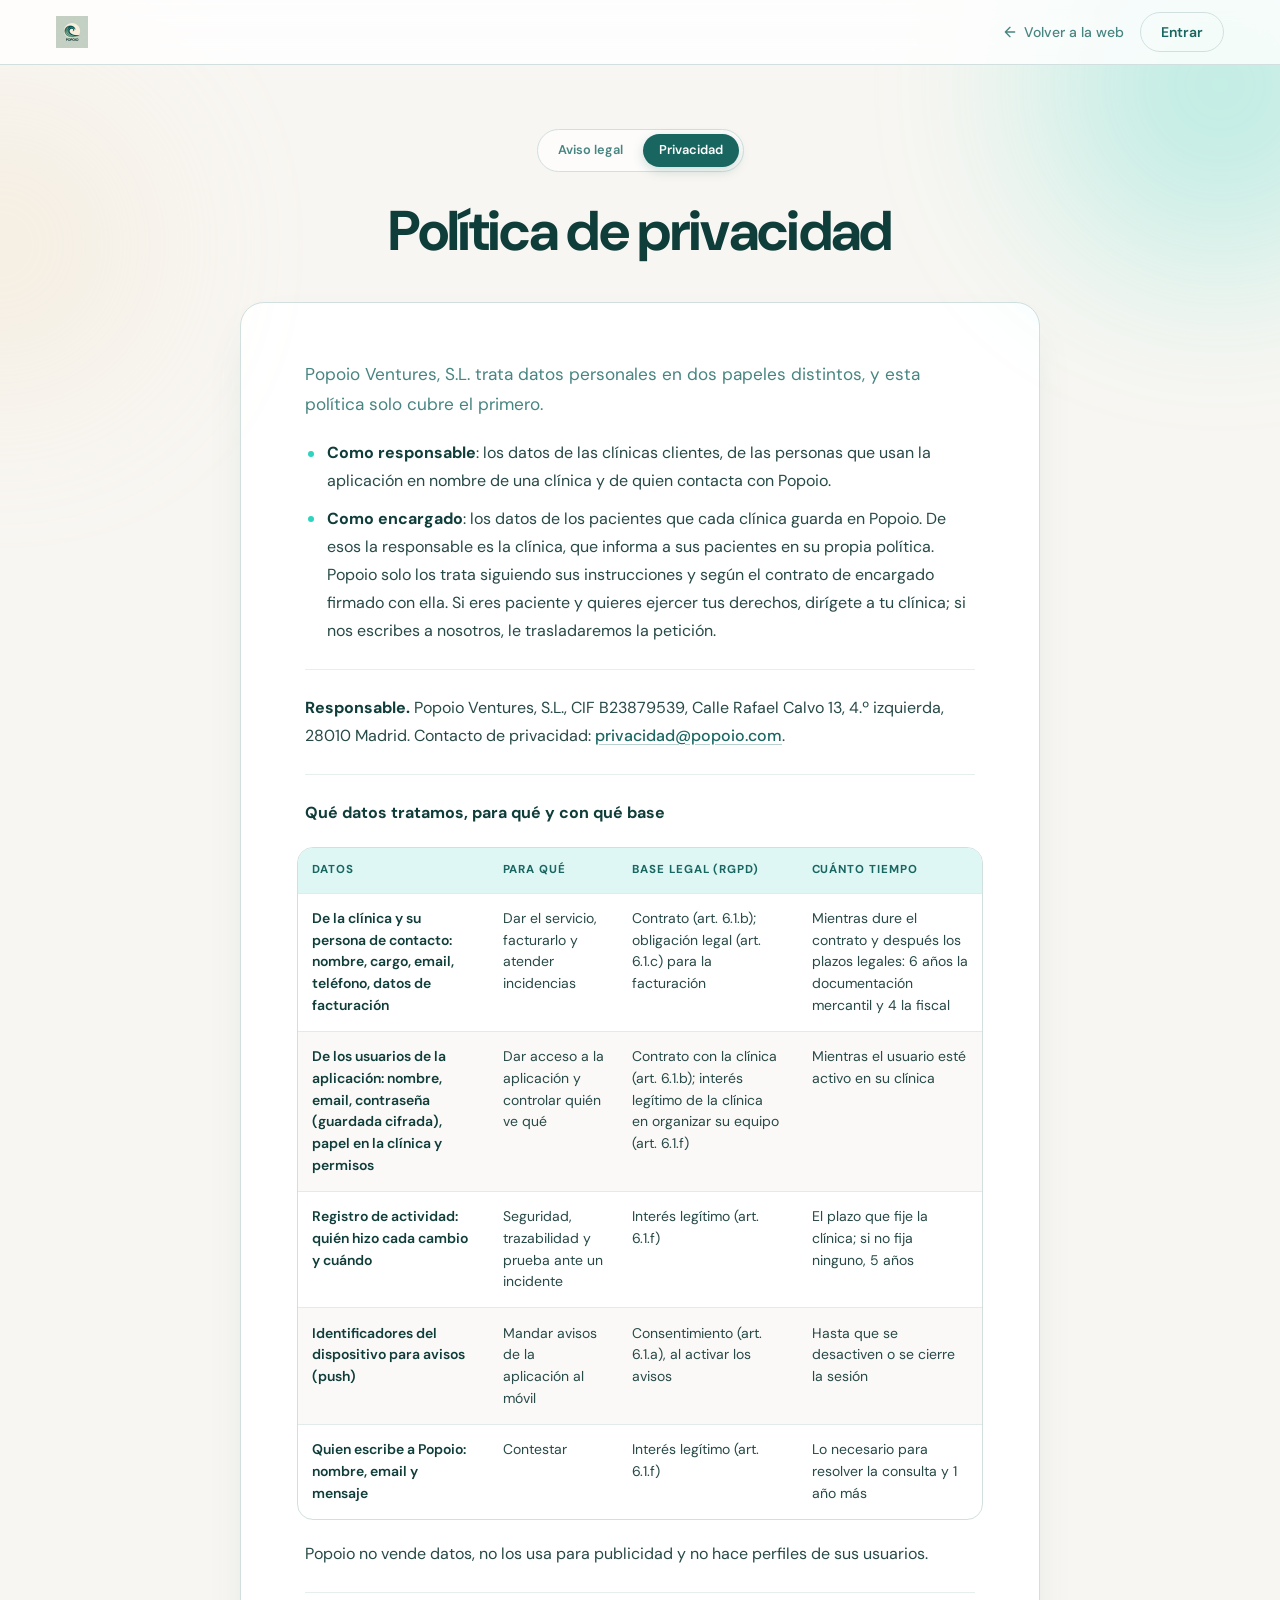
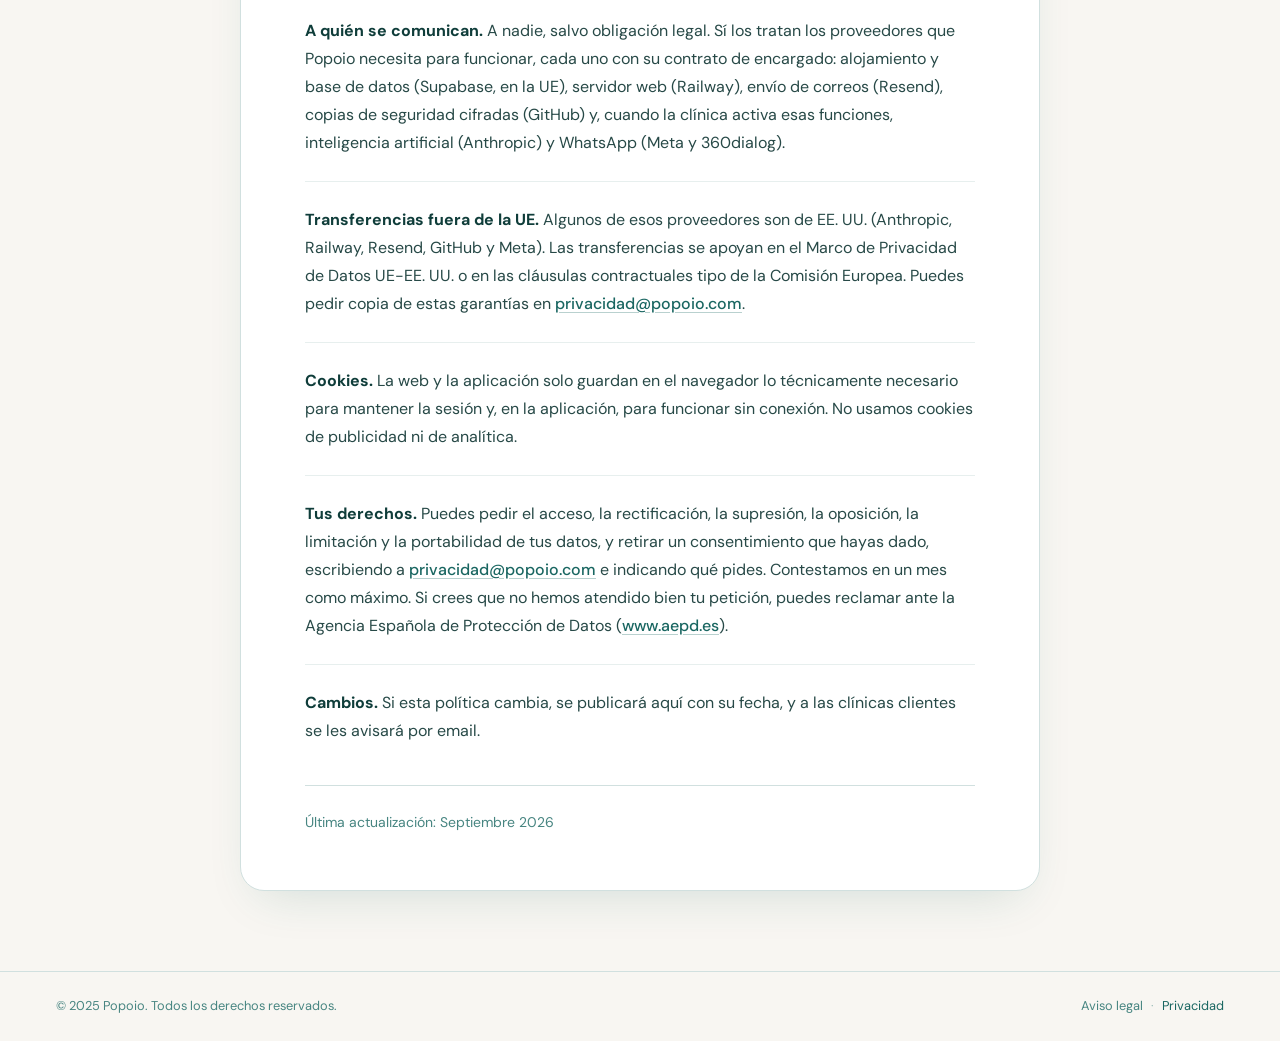
==== privacidad.html @ 54ea49c3 "Páginas de aviso legal y política de privacidad - /aviso-legal y /privacidad con los textos facilita" ====
<!DOCTYPE html>
<html lang="es">
<head>
  <meta charset="UTF-8" />
  <meta name="viewport" content="width=device-width, initial-scale=1.0" />
  <title>Política de privacidad · Popoio</title>
  <meta name="description" content="Política de privacidad de Popoio Ventures, S.L.: qué datos tratamos, para qué, con qué base legal y cómo ejercer tus derechos." />
  <link rel="canonical" href="https://www.popoio.com/privacidad" />
  <link rel="icon" type="image/png" href="/Popoio%20-%20Logo.png" />
  <link rel="preconnect" href="https://fonts.googleapis.com">
  <link rel="preconnect" href="https://fonts.gstatic.com" crossorigin>
  <link href="https://fonts.googleapis.com/css2?family=DM+Sans:ital,opsz,wght@0,9..40,100..1000;1,9..40,100..1000&display=swap" rel="stylesheet">
  <link rel="stylesheet" href="/legal.css" />
</head>
<body>

<nav class="navbar">
  <div class="navbar-inner">
    <a href="/" class="navbar-logo" aria-label="Popoio, página de inicio">
      <img src="/Popoio%20-%20Logo.png" alt="Popoio" />
    </a>
    <div class="navbar-actions">
      <a class="nav-back" href="/">
        <svg viewBox="0 0 24 24" fill="none" stroke="currentColor" stroke-width="2" stroke-linecap="round" stroke-linejoin="round" aria-hidden="true"><path d="M19 12H5M12 19l-7-7 7-7"/></svg>
        <span>Volver a la web</span>
      </a>
      <a class="btn-outline" href="https://popoio-production.up.railway.app/">Entrar</a>
    </div>
  </div>
</nav>

<header class="legal-hero">
  <div class="container">
    <nav class="legal-switch" aria-label="Documentos legales">
      <a href="/aviso-legal">Aviso legal</a>
      <a href="/privacidad" aria-current="page">Privacidad</a>
    </nav>
    <h1>Política de privacidad</h1>
  </div>
</header>

<main class="container">
  <article class="legal-doc">
    <p class="lead">Popoio Ventures, S.L. trata datos personales en dos papeles distintos, y esta política solo cubre el primero.</p>

    <ul>
      <li><strong>Como responsable</strong>: los datos de las clínicas clientes, de las personas que usan la aplicación en nombre de una clínica y de quien contacta con Popoio.</li>
      <li><strong>Como encargado</strong>: los datos de los pacientes que cada clínica guarda en Popoio. De esos la responsable es la clínica, que informa a sus pacientes en su propia política. Popoio solo los trata siguiendo sus instrucciones y según el contrato de encargado firmado con ella. Si eres paciente y quieres ejercer tus derechos, dirígete a tu clínica; si nos escribes a nosotros, le trasladaremos la petición.</li>
    </ul>

    <p class="clause"><strong>Responsable.</strong> Popoio Ventures, S.L., CIF B23879539, Calle Rafael Calvo 13, 4.º izquierda, 28010 Madrid. Contacto de privacidad: <a href="mailto:privacidad@popoio.com">privacidad@popoio.com</a>.</p>

    <p class="clause"><strong>Qué datos tratamos, para qué y con qué base</strong></p>

    <div class="table-wrap">
      <table>
        <thead>
          <tr>
            <th scope="col">Datos</th>
            <th scope="col">Para qué</th>
            <th scope="col">Base legal (RGPD)</th>
            <th scope="col">Cuánto tiempo</th>
          </tr>
        </thead>
        <tbody>
          <tr>
            <td data-label="Datos">De la clínica y su persona de contacto: nombre, cargo, email, teléfono, datos de facturación</td>
            <td data-label="Para qué">Dar el servicio, facturarlo y atender incidencias</td>
            <td data-label="Base legal (RGPD)">Contrato (art. 6.1.b); obligación legal (art. 6.1.c) para la facturación</td>
            <td data-label="Cuánto tiempo">Mientras dure el contrato y después los plazos legales: 6 años la documentación mercantil y 4 la fiscal</td>
          </tr>
          <tr>
            <td data-label="Datos">De los usuarios de la aplicación: nombre, email, contraseña (guardada cifrada), papel en la clínica y permisos</td>
            <td data-label="Para qué">Dar acceso a la aplicación y controlar quién ve qué</td>
            <td data-label="Base legal (RGPD)">Contrato con la clínica (art. 6.1.b); interés legítimo de la clínica en organizar su equipo (art. 6.1.f)</td>
            <td data-label="Cuánto tiempo">Mientras el usuario esté activo en su clínica</td>
          </tr>
          <tr>
            <td data-label="Datos">Registro de actividad: quién hizo cada cambio y cuándo</td>
            <td data-label="Para qué">Seguridad, trazabilidad y prueba ante un incidente</td>
            <td data-label="Base legal (RGPD)">Interés legítimo (art. 6.1.f)</td>
            <td data-label="Cuánto tiempo">El plazo que fije la clínica; si no fija ninguno, 5 años</td>
          </tr>
          <tr>
            <td data-label="Datos">Identificadores del dispositivo para avisos (push)</td>
            <td data-label="Para qué">Mandar avisos de la aplicación al móvil</td>
            <td data-label="Base legal (RGPD)">Consentimiento (art. 6.1.a), al activar los avisos</td>
            <td data-label="Cuánto tiempo">Hasta que se desactiven o se cierre la sesión</td>
          </tr>
          <tr>
            <td data-label="Datos">Quien escribe a Popoio: nombre, email y mensaje</td>
            <td data-label="Para qué">Contestar</td>
            <td data-label="Base legal (RGPD)">Interés legítimo (art. 6.1.f)</td>
            <td data-label="Cuánto tiempo">Lo necesario para resolver la consulta y 1 año más</td>
          </tr>
        </tbody>
      </table>
    </div>

    <p>Popoio no vende datos, no los usa para publicidad y no hace perfiles de sus usuarios.</p>

    <p class="clause"><strong>A quién se comunican.</strong> A nadie, salvo obligación legal. Sí los tratan los proveedores que Popoio necesita para funcionar, cada uno con su contrato de encargado: alojamiento y base de datos (Supabase, en la UE), servidor web (Railway), envío de correos (Resend), copias de seguridad cifradas (GitHub) y, cuando la clínica activa esas funciones, inteligencia artificial (Anthropic) y WhatsApp (Meta y 360dialog).</p>

    <p class="clause"><strong>Transferencias fuera de la UE.</strong> Algunos de esos proveedores son de EE. UU. (Anthropic, Railway, Resend, GitHub y Meta). Las transferencias se apoyan en el Marco de Privacidad de Datos UE-EE. UU. o en las cláusulas contractuales tipo de la Comisión Europea. Puedes pedir copia de estas garantías en <a href="mailto:privacidad@popoio.com">privacidad@popoio.com</a>.</p>

    <p class="clause"><strong>Cookies.</strong> La web y la aplicación solo guardan en el navegador lo técnicamente necesario para mantener la sesión y, en la aplicación, para funcionar sin conexión. No usamos cookies de publicidad ni de analítica.</p>

    <p class="clause"><strong>Tus derechos.</strong> Puedes pedir el acceso, la rectificación, la supresión, la oposición, la limitación y la portabilidad de tus datos, y retirar un consentimiento que hayas dado, escribiendo a <a href="mailto:privacidad@popoio.com">privacidad@popoio.com</a> e indicando qué pides. Contestamos en un mes como máximo. Si crees que no hemos atendido bien tu petición, puedes reclamar ante la Agencia Española de Protección de Datos (<a href="https://www.aepd.es" target="_blank" rel="noopener noreferrer">www.aepd.es</a>).</p>

    <p class="clause"><strong>Cambios.</strong> Si esta política cambia, se publicará aquí con su fecha, y a las clínicas clientes se les avisará por email.</p>

    <p class="updated">Última actualización: Septiembre 2026</p>
  </article>
</main>

<footer class="footer">
  <div class="container footer-bottom">
    <span>© 2025 Popoio. Todos los derechos reservados.</span>
    <nav class="footer-legal" aria-label="Legal">
      <a href="/aviso-legal">Aviso legal</a>
      <span class="sep" aria-hidden="true">·</span>
      <a href="/privacidad" aria-current="page">Privacidad</a>
    </nav>
  </div>
</footer>

</body>
</html>
---- legal.css ----
*, *::before, *::after { box-sizing: border-box; margin: 0; padding: 0; }

:root {
  --background: hsl(38, 30%, 96%);
  --foreground: hsl(176, 60%, 15%);
  --primary: hsl(176, 60%, 25%);
  --primary-light: hsl(176, 60%, 92%);
  --secondary: hsl(38, 40%, 90%);
  --muted-foreground: hsl(176, 30%, 40%);
  --border: hsl(176, 20%, 85%);
  --card: hsl(0, 0%, 100%);
  --teal-400: #2dd4bf;
}

html { scroll-behavior: smooth; }

body {
  font-family: 'DM Sans', sans-serif;
  background: var(--background);
  color: var(--foreground);
  -webkit-font-smoothing: antialiased;
  line-height: 1.6;
  overflow-x: hidden;
}

a { color: inherit; text-decoration: none; }
img { max-width: 100%; display: block; }

.container { max-width: 1200px; margin: 0 auto; padding: 0 1rem; }

/* ─── NAVBAR ─── */
.navbar {
  position: sticky; top: 0; z-index: 100;
  background: rgba(255,255,255,0.8); backdrop-filter: blur(12px);
  -webkit-backdrop-filter: blur(12px);
  border-bottom: 1px solid var(--border);
}
.navbar-inner {
  display: flex; align-items: center; justify-content: space-between;
  height: 4rem; max-width: 1200px; margin: 0 auto; padding: 0 1rem;
}
.navbar-logo { display: flex; align-items: center; }
.navbar-logo img { height: 32px; object-fit: contain; }
.navbar-actions { display: flex; align-items: center; gap: 0.25rem; }
.nav-back {
  display: inline-flex; align-items: center; gap: 0.35rem;
  font-size: 0.875rem; font-weight: 500; color: var(--muted-foreground);
  padding: 0.5rem 0.75rem; border-radius: 9999px; transition: color 0.2s;
}
.nav-back:hover { color: var(--primary); }
.nav-back svg { width: 16px; height: 16px; }
.btn-outline {
  display: inline-flex; align-items: center; justify-content: center;
  color: var(--primary); font-weight: 600; font-size: 0.875rem;
  border-radius: 9999px; padding: 0.5rem 1.25rem;
  border: 1px solid var(--border); transition: all 0.3s ease;
}
.btn-outline:hover { border-color: var(--primary); background: var(--primary-light); }
@media (max-width: 480px) { .nav-back span { display: none; } }

/* ─── HEADER ─── */
.legal-hero {
  position: relative; isolation: isolate; overflow-x: clip;
  padding: 4rem 0 7rem; text-align: center;
}
.legal-hero::before, .legal-hero::after {
  content: ''; position: absolute; border-radius: 50%;
  filter: blur(90px); opacity: 0.28; pointer-events: none; z-index: -1;
}
.legal-hero::before { width: 360px; height: 360px; background: var(--teal-400); top: -160px; right: -120px; }
.legal-hero::after { width: 280px; height: 280px; background: hsl(38,60%,80%); top: 40px; left: -140px; }

.legal-switch {
  display: inline-flex; gap: 0.25rem; padding: 0.25rem;
  background: rgba(255,255,255,0.7); border: 1px solid var(--border);
  border-radius: 9999px; margin-bottom: 1.75rem;
}
.legal-switch a {
  font-size: 0.8rem; font-weight: 600; color: var(--muted-foreground);
  padding: 0.4rem 1rem; border-radius: 9999px; transition: all 0.2s;
}
.legal-switch a:hover { color: var(--primary); }
.legal-switch a[aria-current="page"] {
  background: var(--primary); color: #fff;
  box-shadow: 0 4px 12px rgba(20,100,90,0.2);
}

.legal-hero h1 {
  font-size: clamp(2.25rem, 5.5vw, 3.5rem); font-weight: 700;
  line-height: 1.1; letter-spacing: -0.03em;
}

/* ─── DOCUMENT ─── */
.legal-doc {
  max-width: 800px; margin: -4.5rem auto 5rem;
  background: var(--card); border: 1px solid var(--border);
  border-radius: 1.5rem; padding: 3.5rem 4rem;
  box-shadow: 0 20px 50px -20px rgba(20,100,90,0.18);
}
@media (max-width: 720px) {
  .legal-doc { padding: 2rem 1.25rem; border-radius: 1.25rem; margin-bottom: 3rem; }
}

.legal-doc p, .legal-doc li { font-size: 1rem; line-height: 1.75; color: hsl(176, 30%, 22%); }
.legal-doc p + p, .legal-doc ul + p, .legal-doc p + ul,
.legal-doc .table-wrap + p, .legal-doc p + .table-wrap { margin-top: 1.25rem; }
.legal-doc strong { color: var(--foreground); font-weight: 700; }
.legal-doc a {
  color: var(--primary); font-weight: 500;
  text-decoration: underline; text-decoration-color: hsla(176,60%,25%,0.3);
  text-underline-offset: 3px; transition: text-decoration-color 0.2s;
}
.legal-doc a:hover { text-decoration-color: var(--primary); }
.legal-doc .lead { font-size: 1.075rem; color: var(--muted-foreground); }

/* Paragraphs that open with a bold heading («Objeto.», «Uso del sitio.»…) */
.legal-doc .clause {
  padding-top: 1.5rem; margin-top: 1.5rem;
  border-top: 1px solid hsl(176, 20%, 92%);
}

/* Data list (titular, CIF…) and bullet lists */
.legal-doc ul {
  list-style: none; display: flex; flex-direction: column; gap: 0.6rem;
}
.legal-doc ul li { position: relative; padding-left: 1.4rem; }
.legal-doc ul li::before {
  content: ''; position: absolute; left: 0.2rem; top: 0.72em;
  width: 6px; height: 6px; border-radius: 50%; background: var(--teal-400);
}
.legal-doc ul.facts {
  gap: 0; background: hsla(38,40%,90%,0.45);
  border: 1px solid hsl(38, 30%, 88%); border-radius: 1rem; padding: 0.5rem 1.25rem;
}
.legal-doc ul.facts li { padding: 0.7rem 0 0.7rem 1.4rem; }
.legal-doc ul.facts li + li { border-top: 1px solid hsl(38, 30%, 88%); }
.legal-doc ul.facts li::before { top: calc(0.7rem + 0.72em); }

/* Table */
.table-wrap { margin: 0 -0.5rem; }
.legal-doc table {
  width: 100%; border-collapse: separate; border-spacing: 0;
  font-size: 0.875rem; line-height: 1.55;
  border: 1px solid var(--border); border-radius: 1rem; overflow: hidden;
}
.legal-doc th {
  text-align: left; font-weight: 700; font-size: 0.72rem;
  text-transform: uppercase; letter-spacing: 0.08em;
  color: var(--primary); background: var(--primary-light);
  padding: 0.85rem 0.9rem;
}
.legal-doc td {
  vertical-align: top; padding: 0.9rem; color: hsl(176, 30%, 22%);
  border-top: 1px solid hsl(176, 20%, 90%);
}
.legal-doc td:first-child { font-weight: 600; color: var(--foreground); }
.legal-doc tbody tr:nth-child(even) td { background: hsla(38,30%,96%,0.6); }

@media (max-width: 720px) {
  .table-wrap { margin: 0; }
  .legal-doc table, .legal-doc tbody, .legal-doc tr, .legal-doc td { display: block; width: 100%; }
  .legal-doc table { border: none; border-radius: 0; overflow: visible; }
  .legal-doc thead { position: absolute; width: 1px; height: 1px; overflow: hidden; clip: rect(0 0 0 0); }
  .legal-doc tbody { display: flex; flex-direction: column; gap: 0.85rem; }
  .legal-doc tr {
    border: 1px solid var(--border); border-radius: 1rem; overflow: hidden; background: #fff;
  }
  .legal-doc tbody tr:nth-child(even) td { background: transparent; }
  .legal-doc td { border-top: 1px solid hsl(176, 20%, 92%); padding: 0.75rem 1rem; }
  .legal-doc td:first-child { border-top: none; background: var(--primary-light) !important; }
  .legal-doc td::before {
    content: attr(data-label); display: block; margin-bottom: 0.2rem;
    font-size: 0.68rem; font-weight: 700; letter-spacing: 0.08em;
    text-transform: uppercase; color: var(--muted-foreground);
  }
  .legal-doc td:first-child::before { color: var(--primary); }
}

.legal-doc .updated {
  margin-top: 2.5rem; padding-top: 1.5rem; border-top: 1px solid var(--border);
  font-size: 0.875rem; color: var(--muted-foreground);
}

/* ─── FOOTER ─── */
.footer { border-top: 1px solid var(--border); padding: 1.5rem 0; }
.footer-bottom {
  display: flex; flex-wrap: wrap; align-items: center; justify-content: space-between;
  gap: 0.5rem 1.5rem; font-size: 0.8rem; color: var(--muted-foreground);
}
.footer-legal { display: flex; align-items: center; gap: 0.5rem; }
.footer-legal a { color: var(--muted-foreground); transition: color 0.2s; }
.footer-legal a:hover, .footer-legal a[aria-current="page"] { color: var(--primary); }
.footer-legal .sep { opacity: 0.5; }
@media (max-width: 640px) { .footer-bottom { justify-content: center; text-align: center; } }
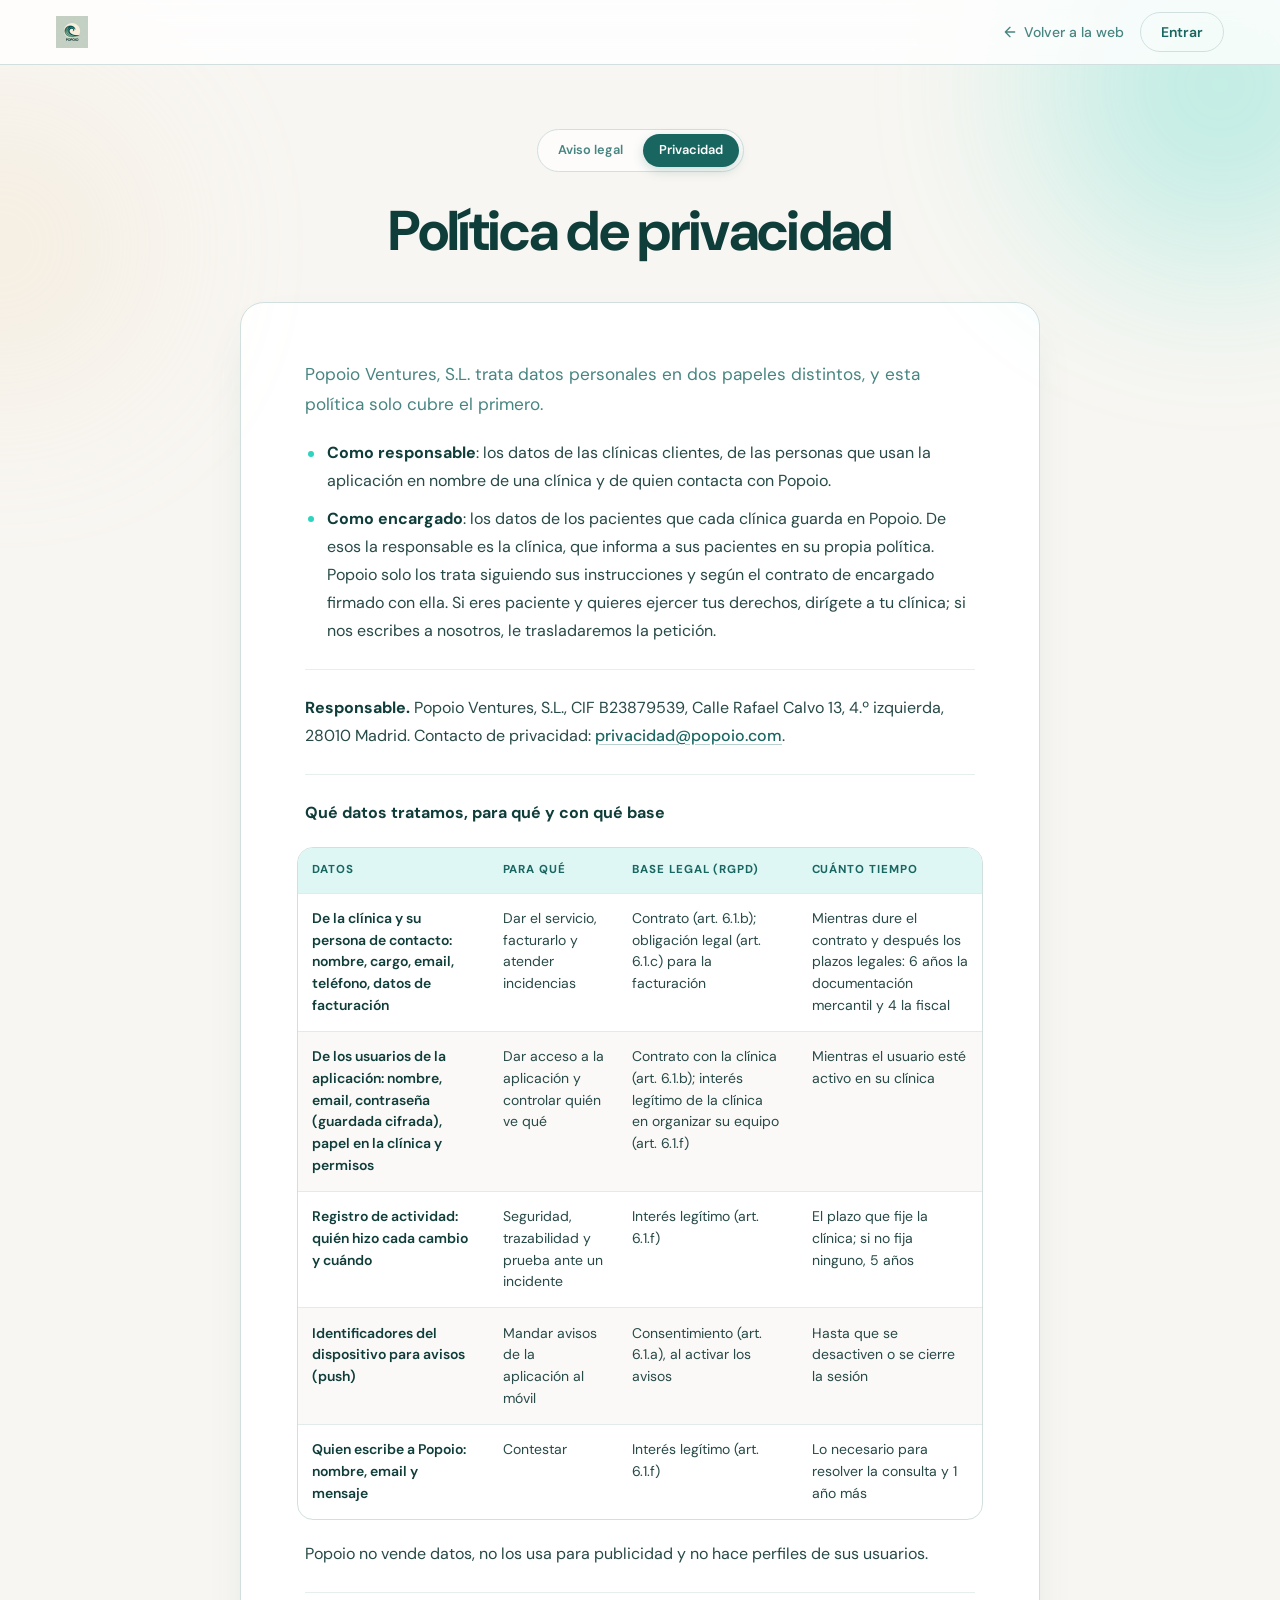
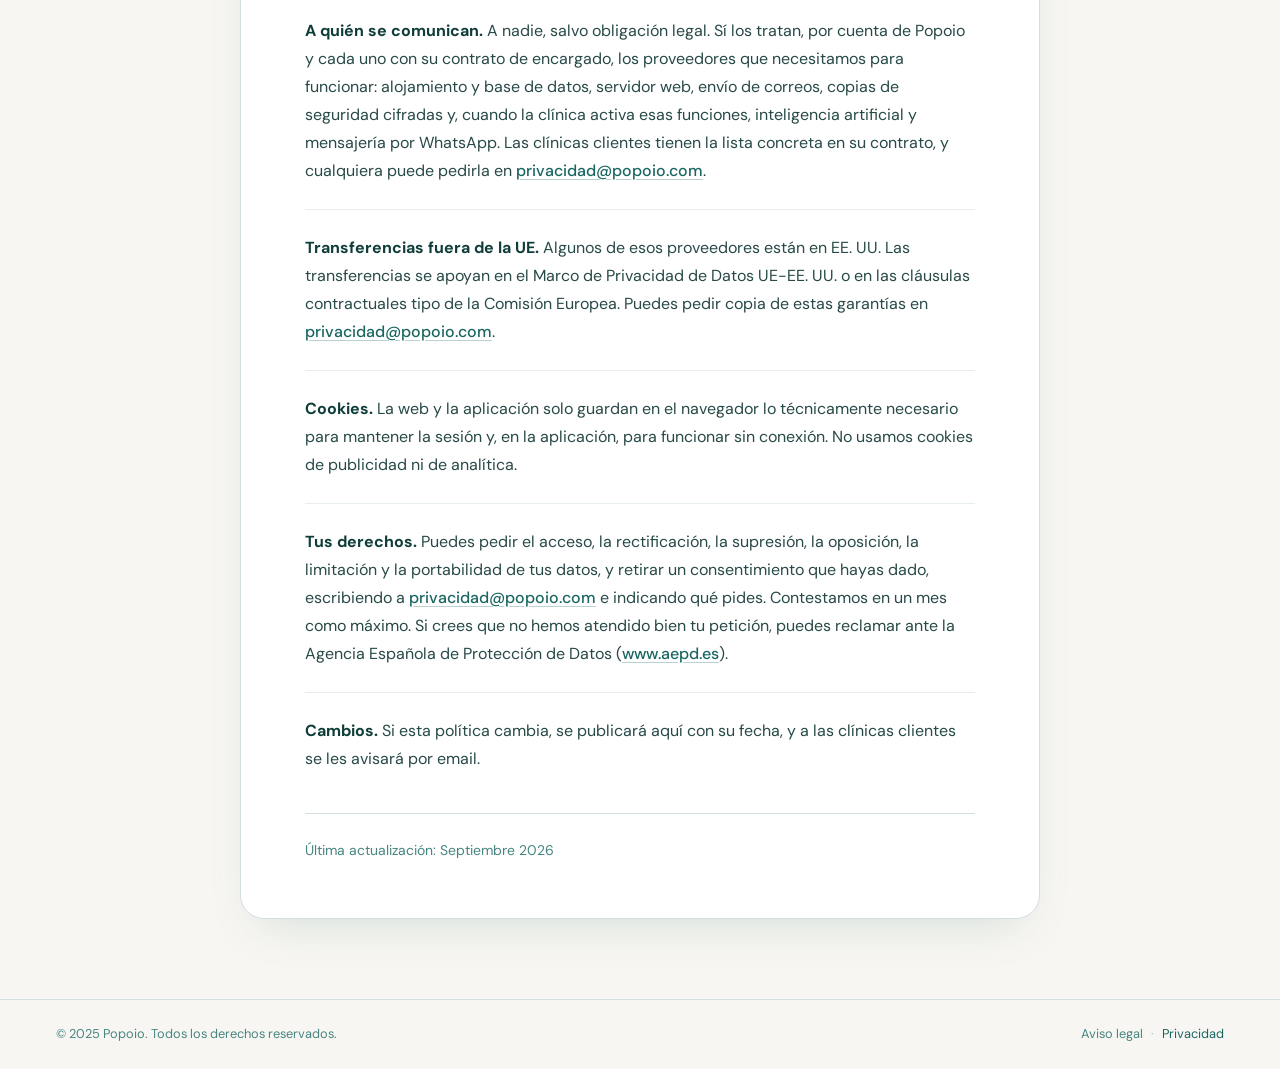
==== commit dbf36b24: "Privacidad: proveedores por categorías, sin nombres Co-Authored-By: Claude Opus 5.5 <noreply@anthrop" ====
--- a/privacidad.html
+++ b/privacidad.html
@@ -99,9 +99,9 @@
 
     <p>Popoio no vende datos, no los usa para publicidad y no hace perfiles de sus usuarios.</p>
 
-    <p class="clause"><strong>A quién se comunican.</strong> A nadie, salvo obligación legal. Sí los tratan los proveedores que Popoio necesita para funcionar, cada uno con su contrato de encargado: alojamiento y base de datos (Supabase, en la UE), servidor web (Railway), envío de correos (Resend), copias de seguridad cifradas (GitHub) y, cuando la clínica activa esas funciones, inteligencia artificial (Anthropic) y WhatsApp (Meta y 360dialog).</p>
+    <p class="clause"><strong>A quién se comunican.</strong> A nadie, salvo obligación legal. Sí los tratan, por cuenta de Popoio y cada uno con su contrato de encargado, los proveedores que necesitamos para funcionar: alojamiento y base de datos, servidor web, envío de correos, copias de seguridad cifradas y, cuando la clínica activa esas funciones, inteligencia artificial y mensajería por WhatsApp. Las clínicas clientes tienen la lista concreta en su contrato, y cualquiera puede pedirla en <a href="mailto:privacidad@popoio.com">privacidad@popoio.com</a>.</p>
 
-    <p class="clause"><strong>Transferencias fuera de la UE.</strong> Algunos de esos proveedores son de EE. UU. (Anthropic, Railway, Resend, GitHub y Meta). Las transferencias se apoyan en el Marco de Privacidad de Datos UE-EE. UU. o en las cláusulas contractuales tipo de la Comisión Europea. Puedes pedir copia de estas garantías en <a href="mailto:privacidad@popoio.com">privacidad@popoio.com</a>.</p>
+    <p class="clause"><strong>Transferencias fuera de la UE.</strong> Algunos de esos proveedores están en EE. UU. Las transferencias se apoyan en el Marco de Privacidad de Datos UE-EE. UU. o en las cláusulas contractuales tipo de la Comisión Europea. Puedes pedir copia de estas garantías en <a href="mailto:privacidad@popoio.com">privacidad@popoio.com</a>.</p>
 
     <p class="clause"><strong>Cookies.</strong> La web y la aplicación solo guardan en el navegador lo técnicamente necesario para mantener la sesión y, en la aplicación, para funcionar sin conexión. No usamos cookies de publicidad ni de analítica.</p>
 
